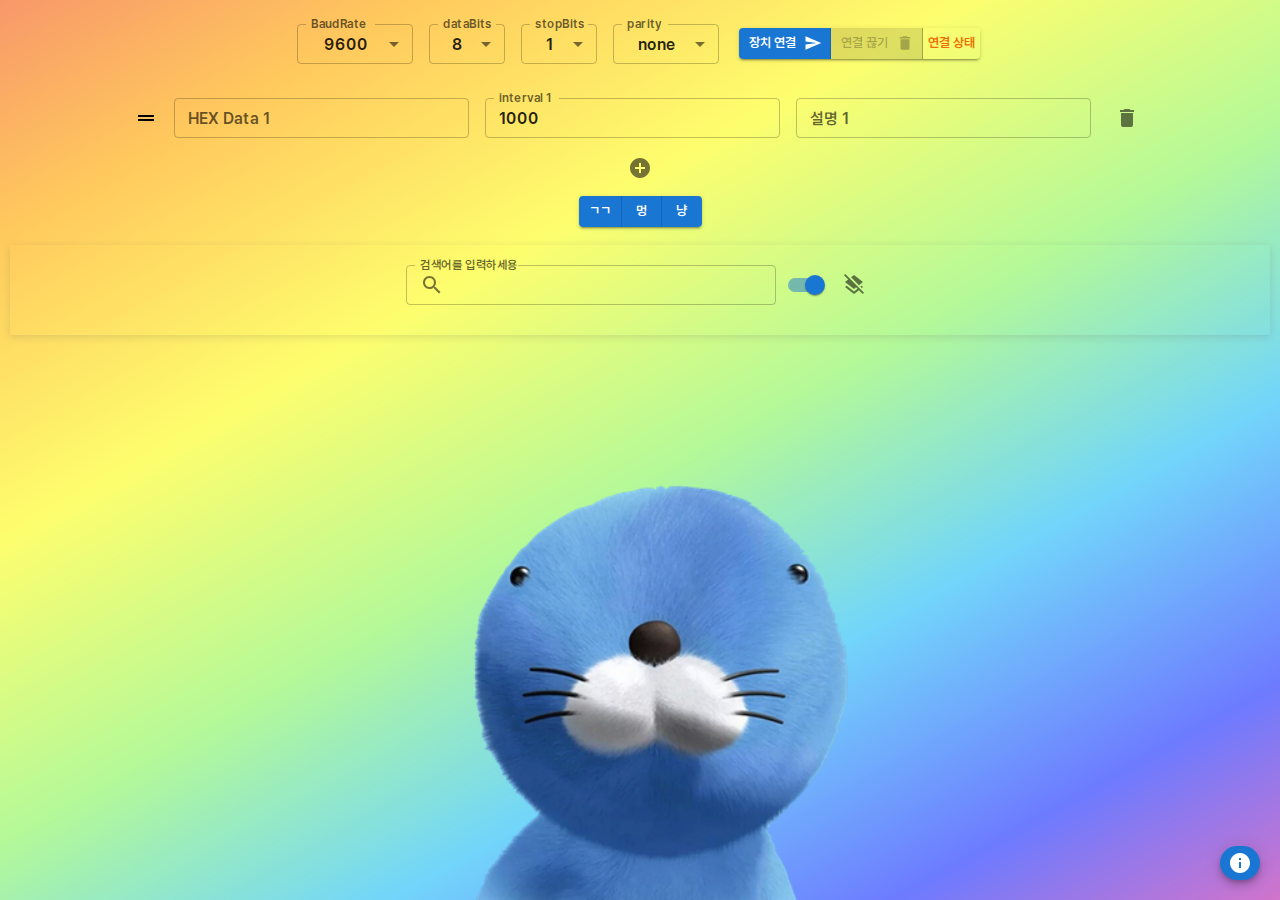
==== index.html @ e4162000 "fix: 수신안되던 버그 수정2" ====
<!doctype html><html lang="en"><head><meta charset="utf-8"/><link rel="icon" href="/favicon.ico"/><meta name="viewport" content="width=device-width,initial-scale=1"/><meta name="theme-color" content="#000000"/><meta name="description" content="Web site created using create-react-app"/><link rel="apple-touch-icon" href="/logo192.png"/><link rel="manifest" href="/manifest.json"/><title>유아튜파잉</title><script defer="defer" src="/static/js/main.7d7b6312.js"></script><link href="/static/css/main.c7d3f716.css" rel="stylesheet"></head><body><noscript>You need to enable JavaScript to run this app.</noscript><div id="root"></div></body></html>
---- static/css/main.c7d3f716.css ----
body{-webkit-font-smoothing:antialiased;-moz-osx-font-smoothing:grayscale;font-family:Pretendard,-apple-system,BlinkMacSystemFont,Segoe UI,Roboto,Oxygen,Ubuntu,Cantarell,Fira Sans,Droid Sans,Helvetica Neue,sans-serif;margin:0}code{font-family:Pretendard,source-code-pro,Menlo,Monaco,Consolas,Courier New,monospace}.App{background-image:url(/static/media/rainbowBackground.10d6faf2ec5adbba7602.png);background-position:50%;background-size:cover;justify-content:center;min-height:100vh;overflow:auto;text-align:center}.App-logo{height:40vmin;pointer-events:none}@media (prefers-reduced-motion:no-preference){.App-logo{animation:App-logo-spin 20s linear infinite}}.App-header{align-items:center;background-color:#282c34;color:#fff;display:flex;flex-direction:column;font-size:calc(10px + 2vmin);justify-content:center;min-height:100vh}.App-link{color:#61dafb}@keyframes App-logo-spin{0%{transform:rotate(0deg)}to{transform:rotate(1turn)}}.modal{align-items:center;background-color:#0000004d;display:flex;height:100%;justify-content:center;left:0;position:fixed;top:0;width:100%}.modal>div{background-color:#fff;border-radius:5px;max-width:500px;padding:20px;width:80%}.Button{font-family:Pretendard}@font-face{font-display:swap;font-family:Pretendard;font-style:normal;font-weight:400;src:url(/static/media/Pretendard-SemiBold.9f6b39f88e7e6a3fd0b2.woff) format("woff"),url(/static/media/Pretendard-SemiBold.4b3283bc0e29a9c97c11.otf) format("opentype"),url(/static/media/Pretendard-SemiBold.8ae7df0e2ac61e2d2788.ttf) format("ttf")}
/*# sourceMappingURL=main.c7d3f716.css.map*/
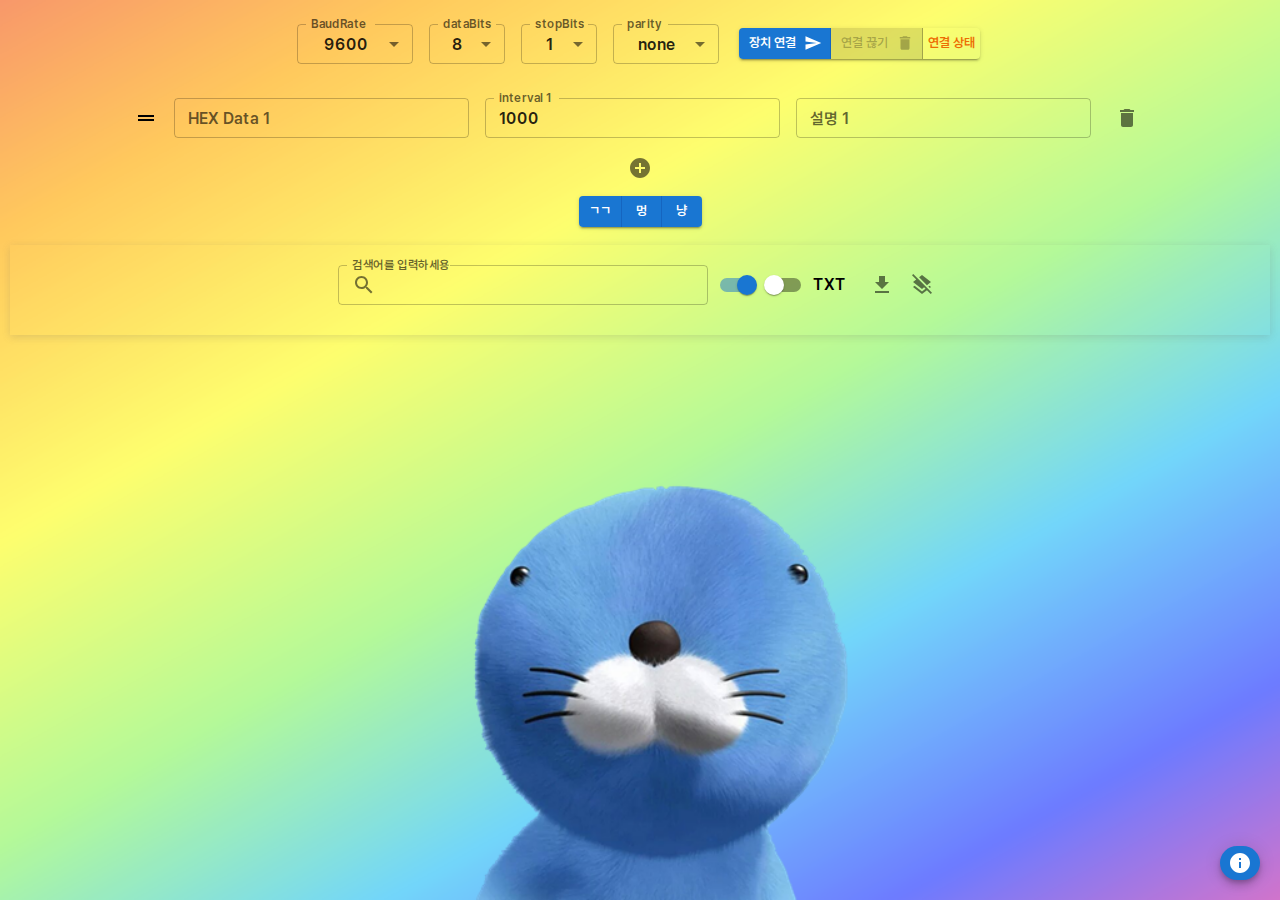
==== commit a014ee21: "feat: 로그 저장 기능 추가 | feat: 데이터 수신 타이머 버퍼 설정" ====
--- a/index.html
+++ b/index.html
@@ -1 +1 @@
-<!doctype html><html lang="en"><head><meta charset="utf-8"/><link rel="icon" href="/favicon.ico"/><meta name="viewport" content="width=device-width,initial-scale=1"/><meta name="theme-color" content="#000000"/><meta name="description" content="Web site created using create-react-app"/><link rel="apple-touch-icon" href="/logo192.png"/><link rel="manifest" href="/manifest.json"/><title>유아튜파잉</title><script defer="defer" src="/static/js/main.7d7b6312.js"></script><link href="/static/css/main.c7d3f716.css" rel="stylesheet"></head><body><noscript>You need to enable JavaScript to run this app.</noscript><div id="root"></div></body></html>+<!doctype html><html lang="en"><head><meta charset="utf-8"/><link rel="icon" href="/favicon.ico"/><meta name="viewport" content="width=device-width,initial-scale=1"/><meta name="theme-color" content="#000000"/><meta name="description" content="Web site created using create-react-app"/><link rel="apple-touch-icon" href="/logo192.png"/><link rel="manifest" href="/manifest.json"/><title>유아튜파잉</title><script defer="defer" src="/static/js/main.81bf683d.js"></script><link href="/static/css/main.c7d3f716.css" rel="stylesheet"></head><body><noscript>You need to enable JavaScript to run this app.</noscript><div id="root"></div></body></html>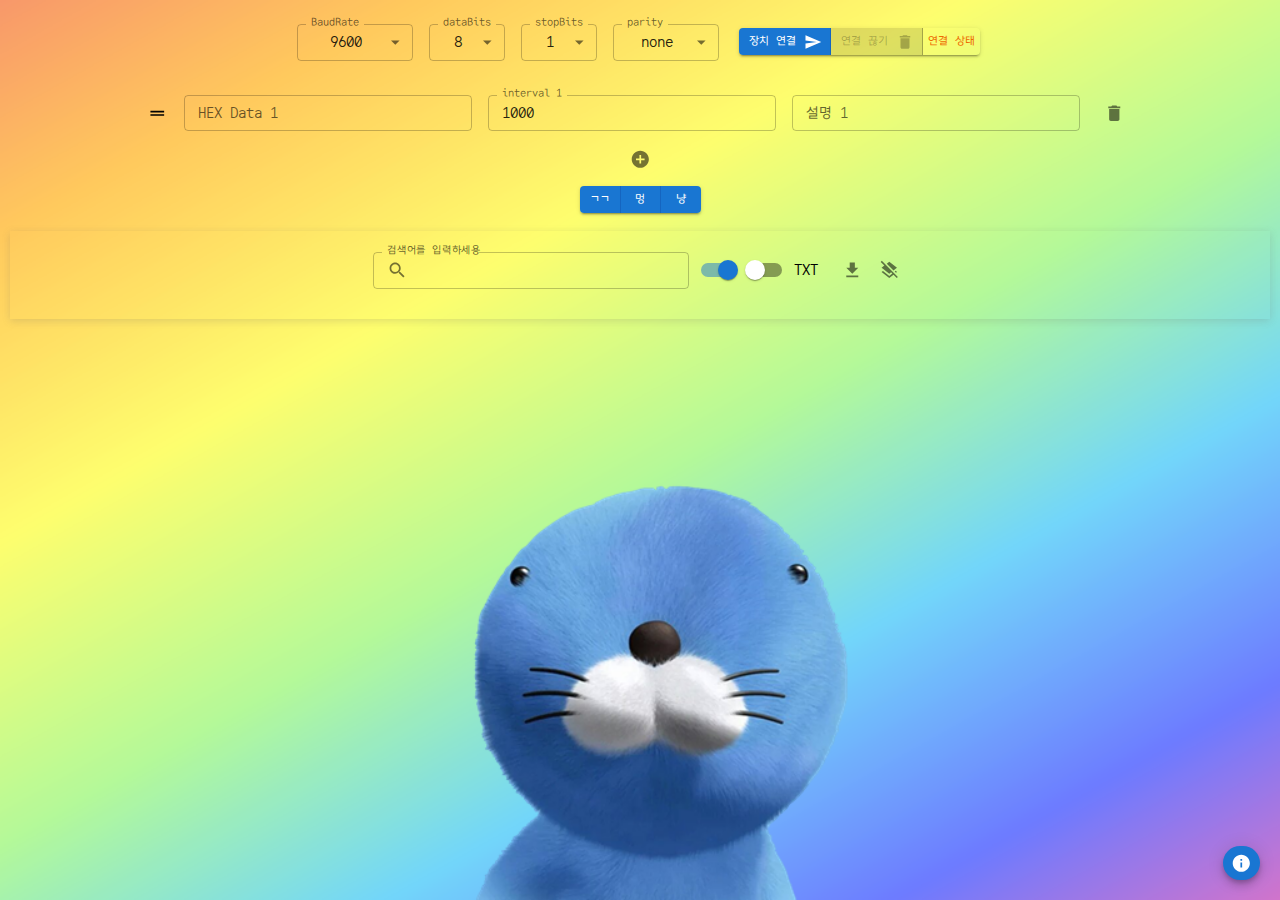
==== commit cfa5e166: "fix: txt save" ====
--- a/index.html
+++ b/index.html
@@ -1 +1 @@
-<!doctype html><html lang="en"><head><meta charset="utf-8"/><link rel="icon" href="/favicon.ico"/><meta name="viewport" content="width=device-width,initial-scale=1"/><meta name="theme-color" content="#000000"/><meta name="description" content="Web site created using create-react-app"/><link rel="apple-touch-icon" href="/logo192.png"/><link rel="manifest" href="/manifest.json"/><title>유아튜파잉</title><script defer="defer" src="/static/js/main.81bf683d.js"></script><link href="/static/css/main.c7d3f716.css" rel="stylesheet"></head><body><noscript>You need to enable JavaScript to run this app.</noscript><div id="root"></div></body></html>+<!doctype html><html lang="en"><head><meta charset="utf-8"/><link rel="icon" href="/favicon.ico"/><meta name="viewport" content="width=device-width,initial-scale=1"/><meta name="theme-color" content="#000000"/><meta name="description" content="Web site created using create-react-app"/><link rel="apple-touch-icon" href="/logo192.png"/><link rel="manifest" href="/manifest.json"/><title>유아튜파잉</title><script defer="defer" src="/static/js/main.5c7ff170.js"></script><link href="/static/css/main.a7813532.css" rel="stylesheet"></head><body><noscript>You need to enable JavaScript to run this app.</noscript><div id="root"></div></body></html>--- a/static/css/main.a7813532.css
+++ b/static/css/main.a7813532.css
@@ -0,0 +1,2 @@
+body{-webkit-font-smoothing:antialiased;-moz-osx-font-smoothing:grayscale;font-family:Goorm-sans-code,Pretendard,-apple-system,BlinkMacSystemFont,Segoe UI,Roboto,Oxygen,Ubuntu,Cantarell,Fira Sans,Droid Sans,Helvetica Neue,sans-serif;margin:0}code{font-family:Goorm-sans-code,Pretendard,source-code-pro,Menlo,Monaco,Consolas,Courier New,monospace}.App{background-image:url(/static/media/rainbowBackground.10d6faf2ec5adbba7602.png);background-position:50%;background-size:cover;justify-content:center;min-height:100vh;overflow:auto;text-align:center}.App-logo{height:40vmin;pointer-events:none}@media (prefers-reduced-motion:no-preference){.App-logo{animation:App-logo-spin 20s linear infinite}}.App-header{align-items:center;background-color:#282c34;color:#fff;display:flex;flex-direction:column;font-size:calc(10px + 2vmin);justify-content:center;min-height:100vh}.App-link{color:#61dafb}@keyframes App-logo-spin{0%{transform:rotate(0deg)}to{transform:rotate(1turn)}}.modal{align-items:center;background-color:#0000004d;display:flex;height:100%;justify-content:center;left:0;position:fixed;top:0;width:100%}.modal>div{background-color:#fff;border-radius:5px;max-width:500px;padding:20px;width:80%}.Button{font-family:Goorm-sans-code}@font-face{font-display:swap;font-family:Goorm-sans-code;font-style:normal;font-weight:400;src:url(/static/media/goorm-sans-code.852b6148d407aab83239.woff2) format("woff2"),url(/static/media/goorm-sans-code.5a501f1fe3d528a217d3.woff) format("woff"),url(/static/media/goorm-sans-code.f0d0675d82b4618cf600.ttf) format("ttf")}
+/*# sourceMappingURL=main.a7813532.css.map*/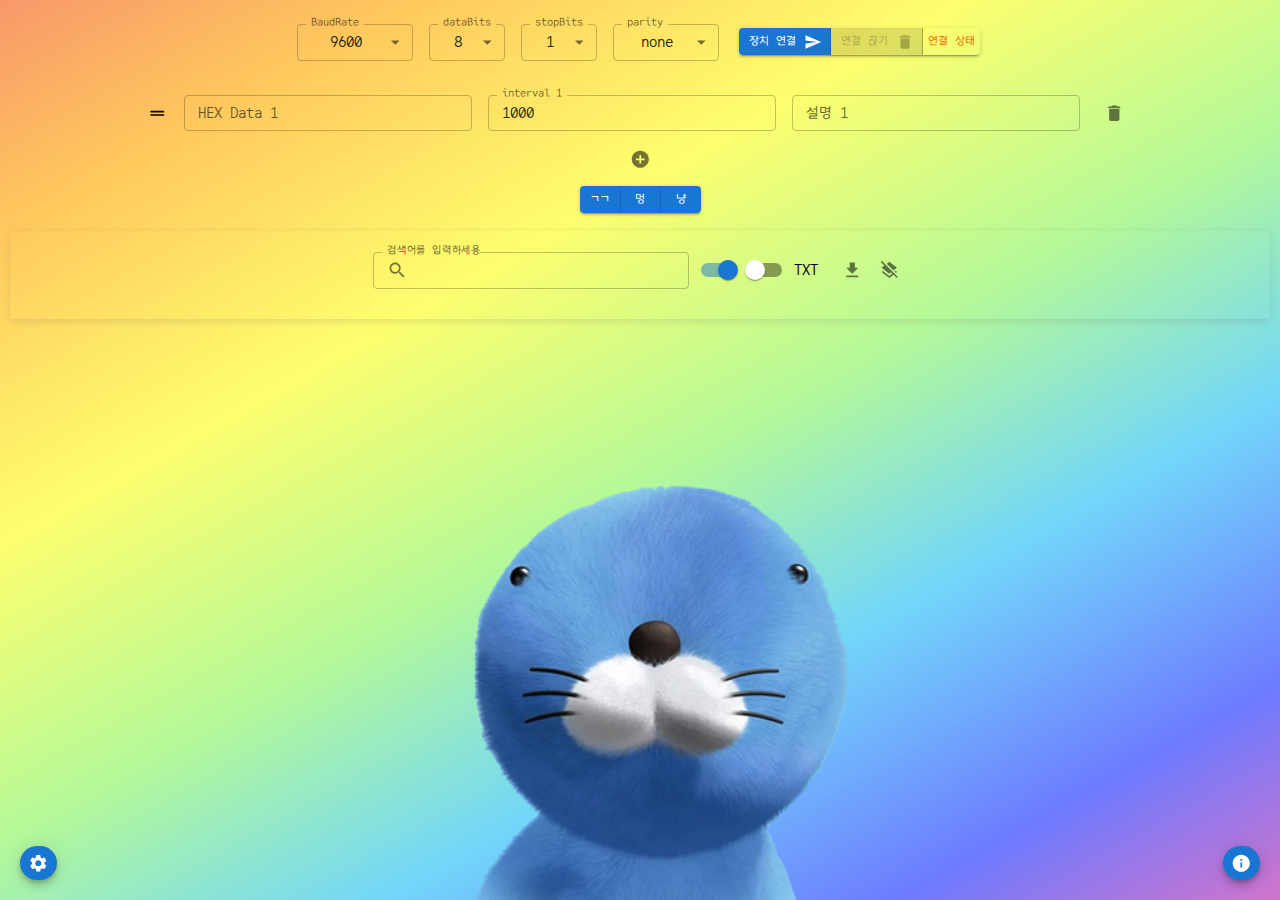
==== commit bd008c7d: "feat: 설정 기능 추가(타이머 버퍼)" ====
--- a/index.html
+++ b/index.html
@@ -1 +1 @@
-<!doctype html><html lang="en"><head><meta charset="utf-8"/><link rel="icon" href="/favicon.ico"/><meta name="viewport" content="width=device-width,initial-scale=1"/><meta name="theme-color" content="#000000"/><meta name="description" content="Web site created using create-react-app"/><link rel="apple-touch-icon" href="/logo192.png"/><link rel="manifest" href="/manifest.json"/><title>유아튜파잉</title><script defer="defer" src="/static/js/main.5c7ff170.js"></script><link href="/static/css/main.a7813532.css" rel="stylesheet"></head><body><noscript>You need to enable JavaScript to run this app.</noscript><div id="root"></div></body></html>+<!doctype html><html lang="en"><head><meta charset="utf-8"/><link rel="icon" href="/favicon.ico"/><meta name="viewport" content="width=device-width,initial-scale=1"/><meta name="theme-color" content="#000000"/><meta name="description" content="Web site created using create-react-app"/><link rel="apple-touch-icon" href="/logo192.png"/><link rel="manifest" href="/manifest.json"/><title>유아튜파잉</title><script defer="defer" src="/static/js/main.d664c7ca.js"></script><link href="/static/css/main.411efe05.css" rel="stylesheet"></head><body><noscript>You need to enable JavaScript to run this app.</noscript><div id="root"></div></body></html>--- a/static/css/main.411efe05.css
+++ b/static/css/main.411efe05.css
@@ -0,0 +1,2 @@
+body{-webkit-font-smoothing:antialiased;-moz-osx-font-smoothing:grayscale;font-family:Goorm-sans-code,Pretendard,-apple-system,BlinkMacSystemFont,Segoe UI,Roboto,Oxygen,Ubuntu,Cantarell,Fira Sans,Droid Sans,Helvetica Neue,sans-serif;margin:0}code{font-family:Pretendard,source-code-pro,Menlo,Monaco,Consolas,Courier New,monospace}.App{background-image:url(/static/media/rainbowBackground.10d6faf2ec5adbba7602.png);background-position:50%;background-size:cover;justify-content:center;min-height:100vh;overflow:auto;text-align:center}.App-logo{height:40vmin;pointer-events:none}@media (prefers-reduced-motion:no-preference){.App-logo{animation:App-logo-spin 20s linear infinite}}.App-header{align-items:center;background-color:#282c34;color:#fff;display:flex;flex-direction:column;font-size:calc(10px + 2vmin);justify-content:center;min-height:100vh}.App-link{color:#61dafb}@keyframes App-logo-spin{0%{transform:rotate(0deg)}to{transform:rotate(1turn)}}.modal{align-items:center;background-color:#0000004d;display:flex;height:100%;justify-content:center;left:0;position:fixed;top:0;width:100%}.modal>div{background-color:#fff;border-radius:5px;max-width:500px;padding:20px;width:80%}.Button{font-family:Goorm-sans-code}@font-face{font-display:swap;font-family:Goorm-sans-code;font-style:normal;font-weight:400;src:url(/static/media/goorm-sans-code.852b6148d407aab83239.woff2) format("woff2"),url(/static/media/goorm-sans-code.5a501f1fe3d528a217d3.woff) format("woff"),url(/static/media/goorm-sans-code.f0d0675d82b4618cf600.ttf) format("ttf")}
+/*# sourceMappingURL=main.411efe05.css.map*/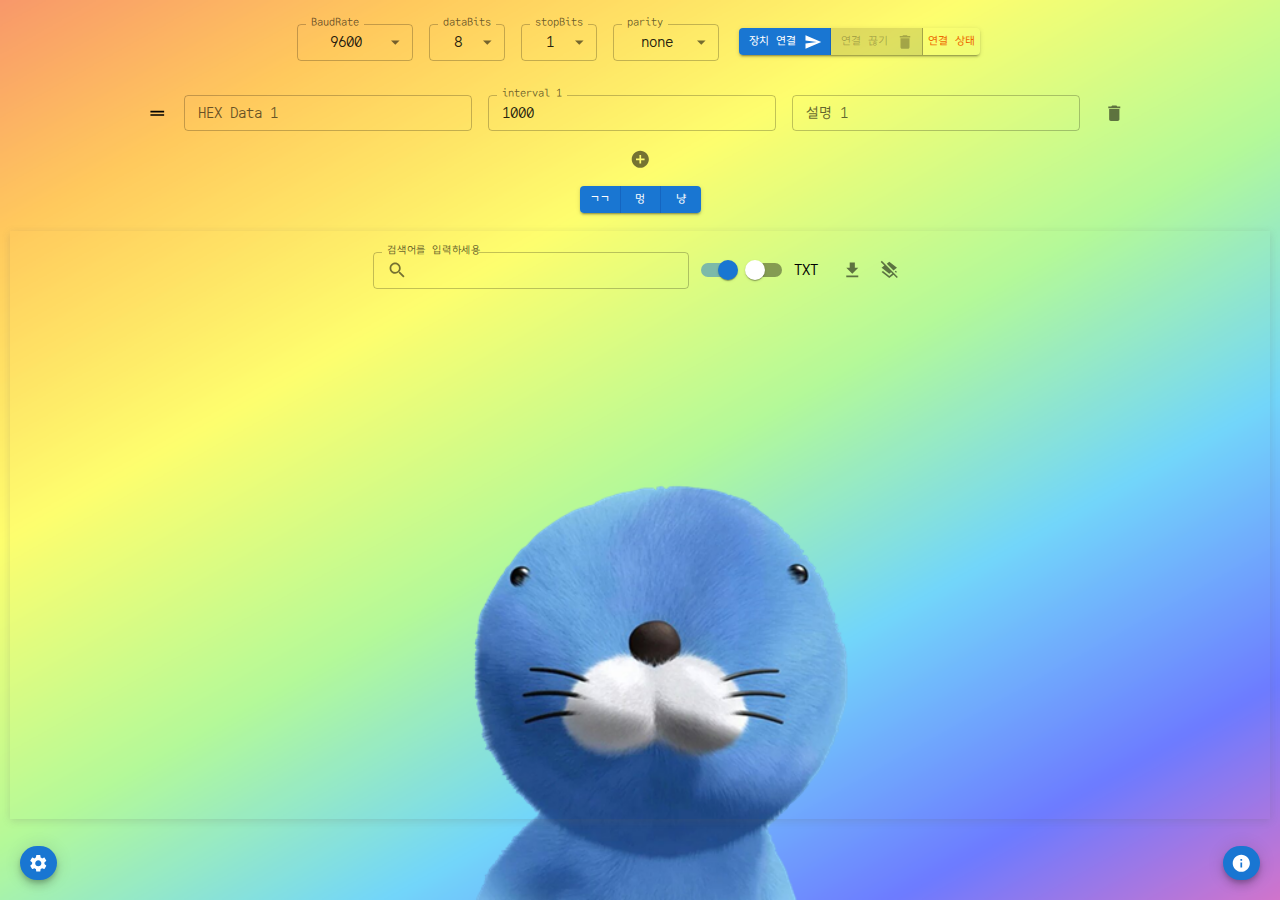
==== commit 278fc2fb: "feat: 로그 최적화, 보노보노 치우기" ====
--- a/index.html
+++ b/index.html
@@ -1 +1 @@
-<!doctype html><html lang="en"><head><meta charset="utf-8"/><link rel="icon" href="/favicon.ico"/><meta name="viewport" content="width=device-width,initial-scale=1"/><meta name="theme-color" content="#000000"/><meta name="description" content="Web site created using create-react-app"/><link rel="apple-touch-icon" href="/logo192.png"/><link rel="manifest" href="/manifest.json"/><title>유아튜파잉</title><script defer="defer" src="/static/js/main.d664c7ca.js"></script><link href="/static/css/main.411efe05.css" rel="stylesheet"></head><body><noscript>You need to enable JavaScript to run this app.</noscript><div id="root"></div></body></html>+<!doctype html><html lang="en"><head><meta charset="utf-8"/><link rel="icon" href="/favicon.ico"/><meta name="viewport" content="width=device-width,initial-scale=1"/><meta name="theme-color" content="#000000"/><meta name="description" content="Web site created using create-react-app"/><link rel="apple-touch-icon" href="/logo192.png"/><link rel="manifest" href="/manifest.json"/><title>유아튜파잉</title><script defer="defer" src="/static/js/main.b6431938.js"></script><link href="/static/css/main.42fe6f80.css" rel="stylesheet"></head><body><noscript>You need to enable JavaScript to run this app.</noscript><div id="root"></div></body></html>--- a/static/css/main.42fe6f80.css
+++ b/static/css/main.42fe6f80.css
@@ -0,0 +1,2 @@
+body{-webkit-font-smoothing:antialiased;-moz-osx-font-smoothing:grayscale;font-family:Goorm-sans-code,Pretendard,-apple-system,BlinkMacSystemFont,Segoe UI,Roboto,Oxygen,Ubuntu,Cantarell,Fira Sans,Droid Sans,Helvetica Neue,sans-serif;margin:0}code{font-family:Pretendard,source-code-pro,Menlo,Monaco,Consolas,Courier New,monospace}.App{background-image:url(/static/media/rainbowBackground.10d6faf2ec5adbba7602.png);background-position:50%;background-size:cover;justify-content:center;min-height:100vh;overflow:auto;text-align:center}.App,.App--whiteBackground{transition:background 1s ease}.App--whiteBackground{background-color:#fff;background-image:none}.App-logo{height:40vmin;pointer-events:none}@media (prefers-reduced-motion:no-preference){.App-logo{animation:App-logo-spin 20s linear infinite}}.App-header{align-items:center;background-color:#282c34;color:#fff;display:flex;flex-direction:column;font-size:calc(10px + 2vmin);justify-content:center;min-height:100vh}.App-link{color:#61dafb}@keyframes App-logo-spin{0%{transform:rotate(0deg)}to{transform:rotate(1turn)}}.modal{align-items:center;background-color:#0000004d;display:flex;height:100%;justify-content:center;left:0;position:fixed;top:0;width:100%}.modal>div{background-color:#fff;border-radius:5px;max-width:500px;padding:20px;width:80%}.Button{font-family:Goorm-sans-code}@font-face{font-display:swap;font-family:Goorm-sans-code;font-style:normal;font-weight:400;src:url(/static/media/goorm-sans-code.852b6148d407aab83239.woff2) format("woff2"),url(/static/media/goorm-sans-code.5a501f1fe3d528a217d3.woff) format("woff"),url(/static/media/goorm-sans-code.f0d0675d82b4618cf600.ttf) format("ttf")}
+/*# sourceMappingURL=main.42fe6f80.css.map*/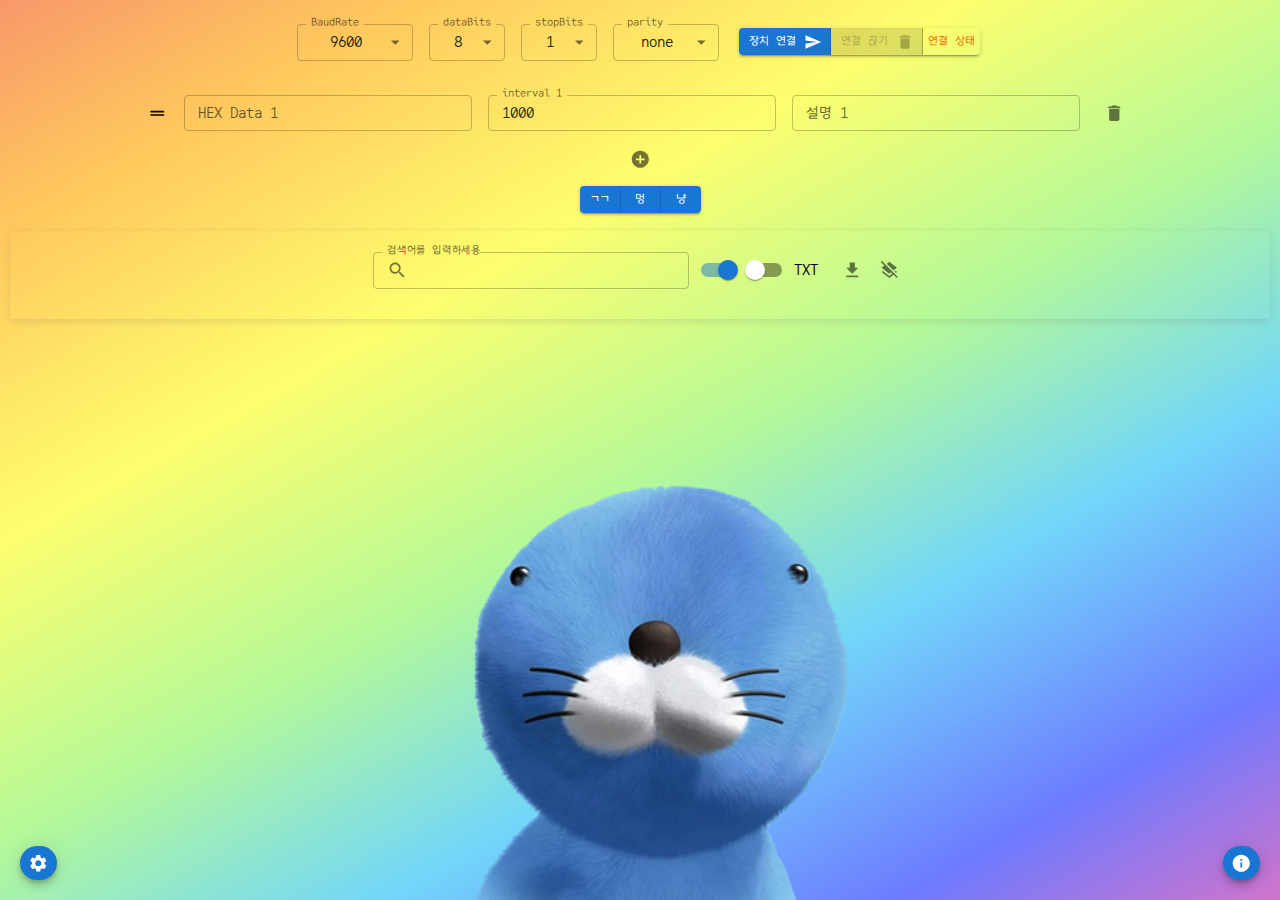
==== commit 92295c15: "fix: 로그 이것저것 고침" ====
--- a/index.html
+++ b/index.html
@@ -1 +1 @@
-<!doctype html><html lang="en"><head><meta charset="utf-8"/><link rel="icon" href="/favicon.ico"/><meta name="viewport" content="width=device-width,initial-scale=1"/><meta name="theme-color" content="#000000"/><meta name="description" content="Web site created using create-react-app"/><link rel="apple-touch-icon" href="/logo192.png"/><link rel="manifest" href="/manifest.json"/><title>유아튜파잉</title><script defer="defer" src="/static/js/main.b6431938.js"></script><link href="/static/css/main.42fe6f80.css" rel="stylesheet"></head><body><noscript>You need to enable JavaScript to run this app.</noscript><div id="root"></div></body></html>+<!doctype html><html lang="en"><head><meta charset="utf-8"/><link rel="icon" href="/favicon.ico"/><meta name="viewport" content="width=device-width,initial-scale=1"/><meta name="theme-color" content="#000000"/><meta name="description" content="Web site created using create-react-app"/><link rel="apple-touch-icon" href="/logo192.png"/><link rel="manifest" href="/manifest.json"/><title>유아튜파잉</title><script defer="defer" src="/static/js/main.9aebaf98.js"></script><link href="/static/css/main.42fe6f80.css" rel="stylesheet"></head><body><noscript>You need to enable JavaScript to run this app.</noscript><div id="root"></div></body></html>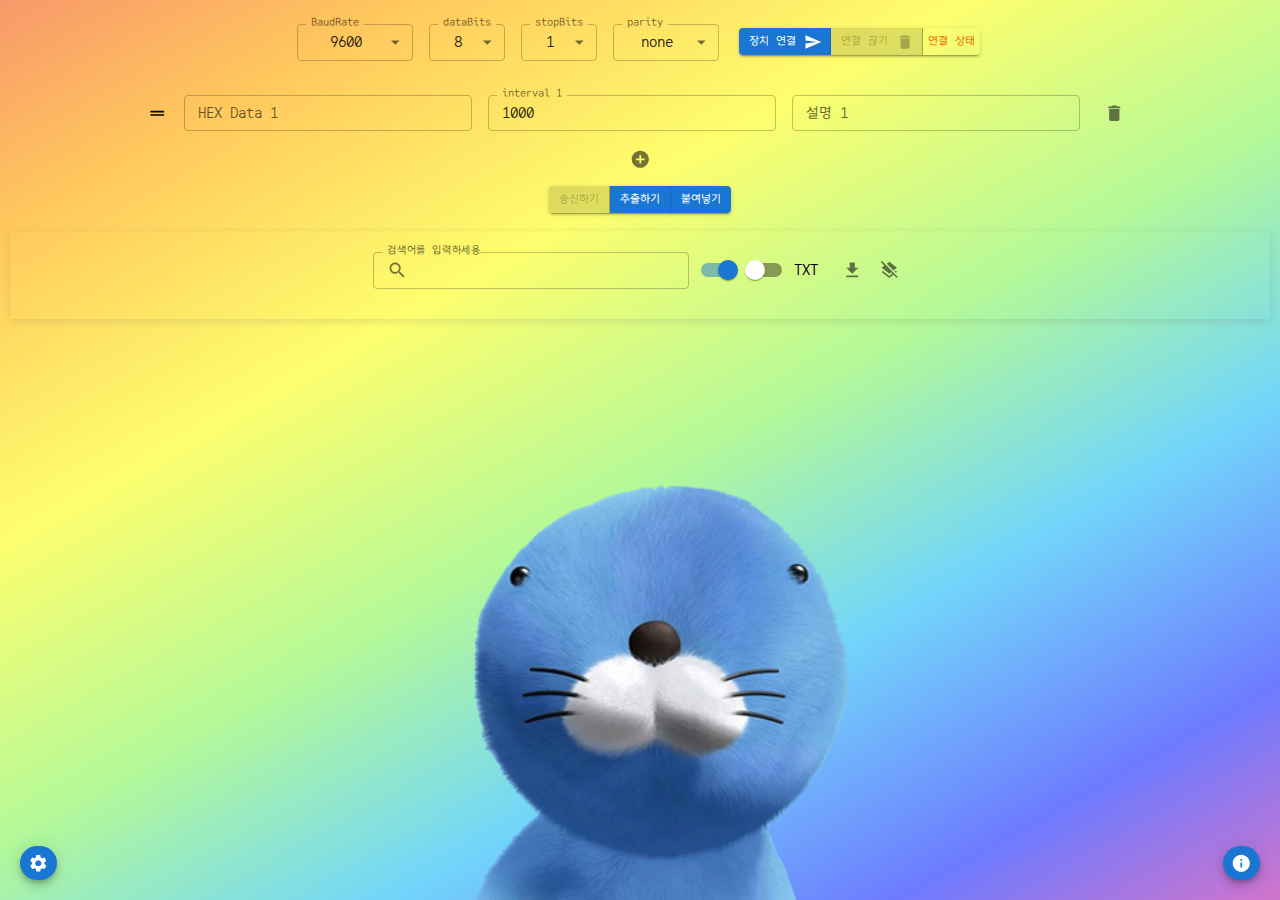
==== commit 240ae3bc: "fix: read issue close #2" ====
--- a/index.html
+++ b/index.html
@@ -1 +1 @@
-<!doctype html><html lang="en"><head><meta charset="utf-8"/><link rel="icon" href="/favicon.ico"/><meta name="viewport" content="width=device-width,initial-scale=1"/><meta name="theme-color" content="#000000"/><meta name="description" content="Web site created using create-react-app"/><link rel="apple-touch-icon" href="/logo192.png"/><link rel="manifest" href="/manifest.json"/><title>유아튜파잉</title><script defer="defer" src="/static/js/main.9aebaf98.js"></script><link href="/static/css/main.42fe6f80.css" rel="stylesheet"></head><body><noscript>You need to enable JavaScript to run this app.</noscript><div id="root"></div></body></html>+<!doctype html><html lang="en"><head><meta charset="utf-8"/><link rel="icon" href="/favicon.ico"/><meta name="viewport" content="width=device-width,initial-scale=1"/><meta name="theme-color" content="#000000"/><meta name="description" content="Web site created using create-react-app"/><link rel="apple-touch-icon" href="/logo192.png"/><link rel="manifest" href="/manifest.json"/><title>유아튜파잉</title><script defer="defer" src="/static/js/main.6974028d.js"></script><link href="/static/css/main.42fe6f80.css" rel="stylesheet"></head><body><noscript>You need to enable JavaScript to run this app.</noscript><div id="root"></div></body></html>